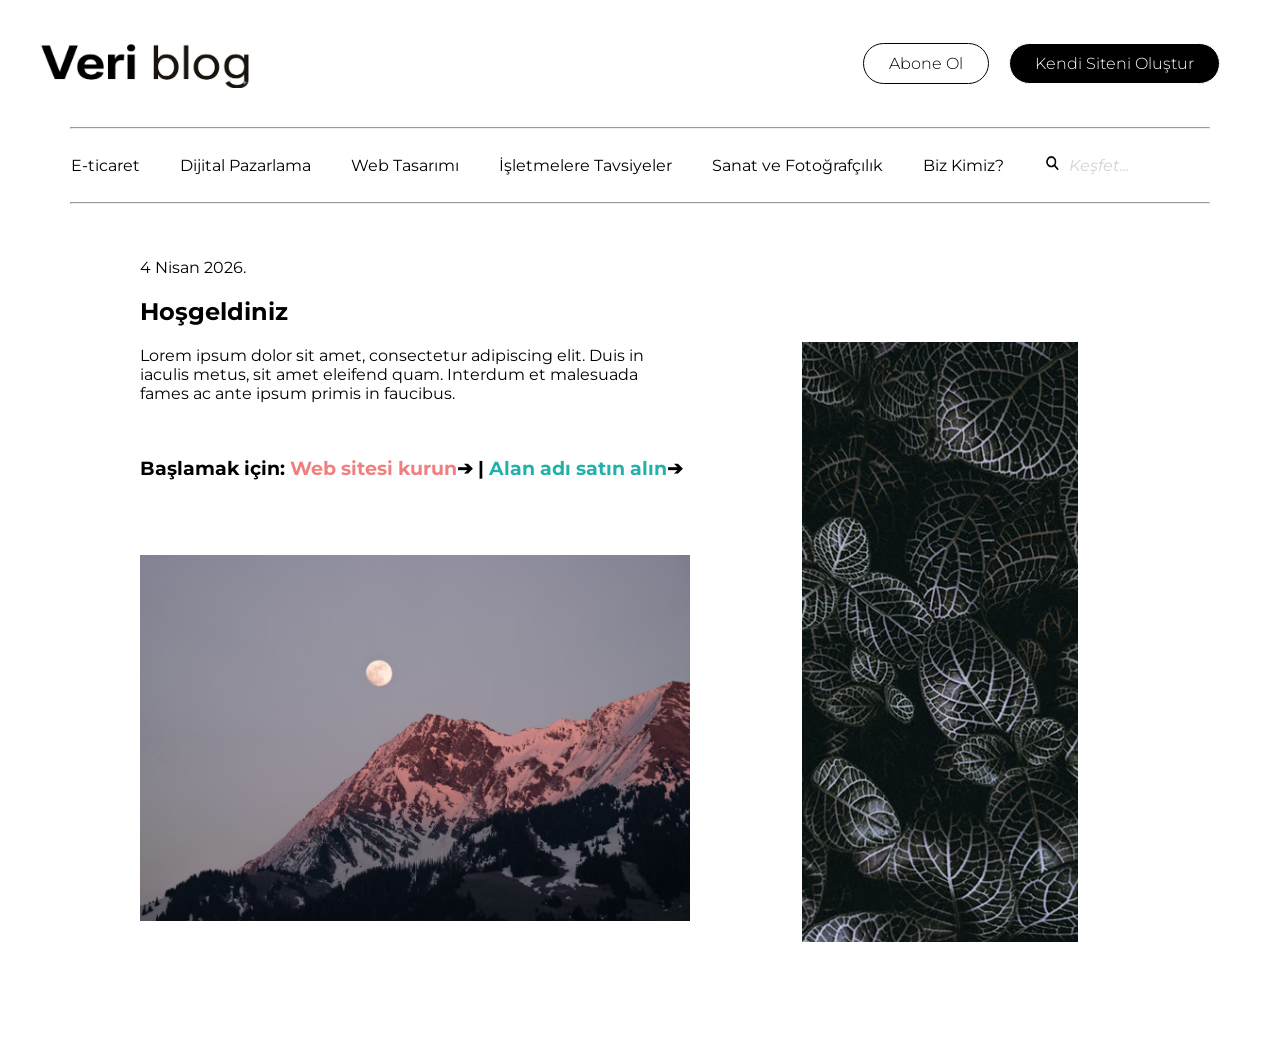
==== index.html @ 17100f53 "Add files via upload" ====
<!DOCTYPE html>
<html lang="tr">
<head>
    <meta charset="UTF-8">
    <meta name="viewport" content="width=device-width, initial-scale=1.0">
    <title>Anasayfa</title>
    <link rel="stylesheet" href="style.css">
    <link rel="preconnect" href="https://fonts.googleapis.com">
<link rel="preconnect" href="https://fonts.gstatic.com" crossorigin>
<link href="https://fonts.googleapis.com/css2?family=Montserrat:ital,wght@0,100..900;1,100..900&family=Roboto:ital,wght@0,100..900;1,100..900&display=swap" rel="stylesheet">                                               
<body>
    <header id="baslik">    
        <a href="index.html"><img class="logo" src="img/logo.jpg" alt="logo"></a> 
        <div class="linkcontainer">
        <a href="#" class="abone abone-ol" >Abone Ol</a>
        <a href="https://code.visualstudio.com/" target="_blank" rel="noopener noreferrer" class="help help-ol">Kendi Siteni Oluştur</a>
        </div>
    </header>
    <nav class="menu">
        <hr>
        <ul>
            <li><a href="eticaret.html">E-ticaret</a></li> 
            <li><a href="dijitalpazarlama.html">Dijital Pazarlama</a></li> 
            <li><a href="webtasarimi.html">Web Tasarımı</a></li> 
            <li><a href="tavsiyeler.html">İşletmelere Tavsiyeler</a></li> 
            <li><a href="sanatvefotograf.html">Sanat ve Fotoğrafçılık</a></li> 
            <li><a href="bizkimiz.html">Biz Kimiz?</a></li> 
            <li>
                <label for="arainput">
                <img src="img/searchicon.png" alt="" class="searchicon" style="cursor: pointer;">
                 </label>
                <input type="search" id="arainput" name="search" class="ara" placeholder="Keşfet...">
            </li>
        </ul>
     <hr>
    </nav>

    <main class="container">
    <article class="anasayfa">
        
        <p class="tarih">4 Nisan 2026.</p>
          <h1>Hoşgeldiniz
          </h1>
          <p>Lorem ipsum dolor sit amet, consectetur adipiscing elit. Duis in iaculis metus, sit amet eleifend quam. Interdum et malesuada fames ac ante ipsum primis in faucibus.</p>
         <br>
        <h3>Başlamak için: <a href="https://code.visualstudio.com/" target="_blank" rel="noopener noreferrer" class="weblink">Web sitesi kurun</a>➔ | 
                           <a href="https://www.cloudflare.com/" target="_blank" rel="noopener noreferrer" class="domainlink">Alan adı satın alın</a>➔</h3>
        <br>
        <img src="img/main.png" alt="" class="mainpng">
    </article>
    <aside class="yanmenu">
        <img class="yanmenupng" src="img/aside.png" alt="reklampng">
    </aside>
    </main>
    
    <footer>

    </footer>
    <script>
const searchInput = document.querySelector('.ara');
searchInput.addEventListener('focus', () => {
    searchInput.style.width = '200px';
    searchInput.style.transition = '0.4s';
    searchInput.style.borderBottom = '1px solid black';
});

searchInput.addEventListener('blur', () => {
    searchInput.style.width = '140px';
    searchInput.style.borderBottom = 'none';
});
    </script>
</body>
</html>
---- style.css ----
#baslik{
    display: flex;
    justify-content: space-between;
    align-items: center;
    padding: 15px 0; 
    max-width: 1200px; 
    margin: 0 auto; 
    flex-wrap: wrap;
}

.linkcontainer{
    display: flex;
    gap: 20px;
    padding: 20px;  
}
.abone{
  text-decoration: none;
  padding: 10px 25px;  
  font-family: "Montserrat";
  font-size: 16px;
  font-weight: 300;
  border-radius: 50px;   
  display: flex;
  align-items: center;
  transition: 0.3s; 
}

.abone-ol{
    color:black;
    border: 1px solid;
    text-decoration: none;
}

.help{
  text-decoration: none;
  padding: 10px 25px;  
  font-family: "montserrat";
  font-size: 16px;
  font-weight: 300;
  border-radius: 50px;   
  display: flex;
  align-items: center;
  transition: 0.3s;      
    
}
.help-ol{
   color: white;
  border: 1px solid white; 
  background-color: black;
}
.logo{
    display: flex;
    width: 210px;
    justify-content: flex-start;

}
.mainpng{
    display: block;
    width: 100%;
    height: auto; 
    max-width: 600px;
    margin-top: 38px;
}





nav ul{
    
    font-family: "Montserrat";
    display: flex;                                                      
    list-style: none;                                                       
    text-align: center;
    justify-content: center;
    padding: 15px;             
    margin: 0 auto;
    gap: 40px;
    flex-wrap: wrap;

}

nav ul li {
    display: flex;
    align-items: center;
}

nav ul a{
    display: flex;
    text-decoration: none;
    color: black;
}   
nav hr{
    width: 90%;            
}

.ara{
    border: none;             
    outline: none;           
    font-family: "Montserrat";
    font-size: 16px;
    padding: 4px 0;
    background: transparent;  
    width: 140px;             
}
.searchicon{
    width: 17px; 
    height: 17px;
    margin-right: 8px; 
}

.ara::placeholder {
    color: #d3d3d3;
    font-style: italic;
}   

.container {
    font-family: "Montserrat";
    flex-wrap: wrap;
    display: flex;
    justify-content: center;    
     text-align: center;
    max-width: 1000px;  
    margin: 0 auto;    
    gap: 50px;         
    padding: 30px;
}

.anasayfa {
    flex: 2;
    text-align: left;   
    text-decoration: none;        
}


.yanmenu {
    flex: 1;           
    min-width: 300px;  
    height: fit-content;     
    padding: 30px 50px;
    
}
.yanmenupng
{
    padding: 15% 0;
    height: auto; 
    margin-top: 25px;
}

.tarih{
    text-align: left;
}

.weblink{
    text-decoration: none;
    color: lightcoral;
}

.domainlink{
    text-decoration: none;
    color: lightseagreen;
}



.biznetitle {
    font-size: 24px;
    font-weight: bold;
    margin-bottom: 30px;
}

.icerik {
    display: flex;
    flex-direction: column; 
    gap: 25px; 
}

.item {
    display: flex;
    align-items: flex-start;
    gap: 15px;
}

.icon-kutu {
    font-size: 24px;
    min-width: 40px; 
    padding-top: 2px;
}

.text-kutu h3 {
    font-size: 18px;
    font-weight: 600;
    margin: 0 0 5px 0; 
    color: #111;
}

.text-kutu p {
    font-size: 15px;
    line-height: 1.6;
    color: #555;
    margin: 0;
}


.item:hover .text-box h3 {
    color: #007bff; 
    transition: 0.3s;
}

.yanmenubiz {
    display: flex;
    flex-wrap: wrap; 
    gap: 30px;
    justify-content: center;
    align-items: center; 
}

.biznecontainer {
    flex: 1 1 450px; 
    order: 1; 
}

.rehberpng {
    display: block;
    width: 100%;         
    max-width: 530px;      
    height: auto;                            
    border-radius: 10px;
    margin-bottom:20px;
}

.yanmenuart{
    flex: 1 1 240px;
    display: flex;
    flex-wrap: wrap; 
    gap: 30px;
    justify-content: center;
    align-items: center; 
    
}

.artpng{
    display: block;
    width: 100%;         
    max-width: 430px;      
    height: auto;          
    border-radius: 10px;
    margin-top: 80px; 
}
.artpng2{
    display: block;
    width: 100%;         
    max-width: 430px;      
    height: auto;          
    border-radius: 10px;   
}
.yanmenuweb{
    flex: 1 1 240px;
    display: flex;
    flex-wrap: wrap; 
    gap: 30px;
    justify-content: center;
    align-items: center; 
}
.webdesignpng{
    display: block;
    width: 100%;         
    max-width: 400px;      
    height: auto;          
    border-radius: 10px;
    margin-top: 0;
}
.yanmenuticaret{
    display: flex;
    flex-direction: column; 
    flex: 1 1 300px;        
    gap: 30px;              
    justify-content: flex-start;
    align-items: center;
    margin-top: 80px;
    
}
.eticaretpng{
   display: block;
    width: 100%;         
    max-width: 430px;      
    height: auto;          
    border-radius: 10px;
  
}
.yanmenutavsiye{
    flex: 1 1 240px;
    display: flex;
    flex-wrap: wrap; 
    gap: 30px;
    align-items: flex-start; 
    justify-content: center;
}
.st1{
 display: block;
    width: 100%;         
    max-width: 550px;      
    height: auto;          
    border-radius: 10px;
    margin-top: 20px
}
.st2{
 display: block;
    width: 100%;         
    max-width: 550px;      
    height: auto;          
    border-radius: 10px;
    margin-top: 20px
}
.yanmenudijital{
    
    display: flex;
    flex-direction: column; 
    flex: 1 1 300px;        
    gap: 30px;              
    justify-content: center;
    align-items: center;
}
.marketingpng{      
   display: block;
    width: 100%;         
    max-width: 430px;      
    height: auto;          
    border-radius: 10px;
}
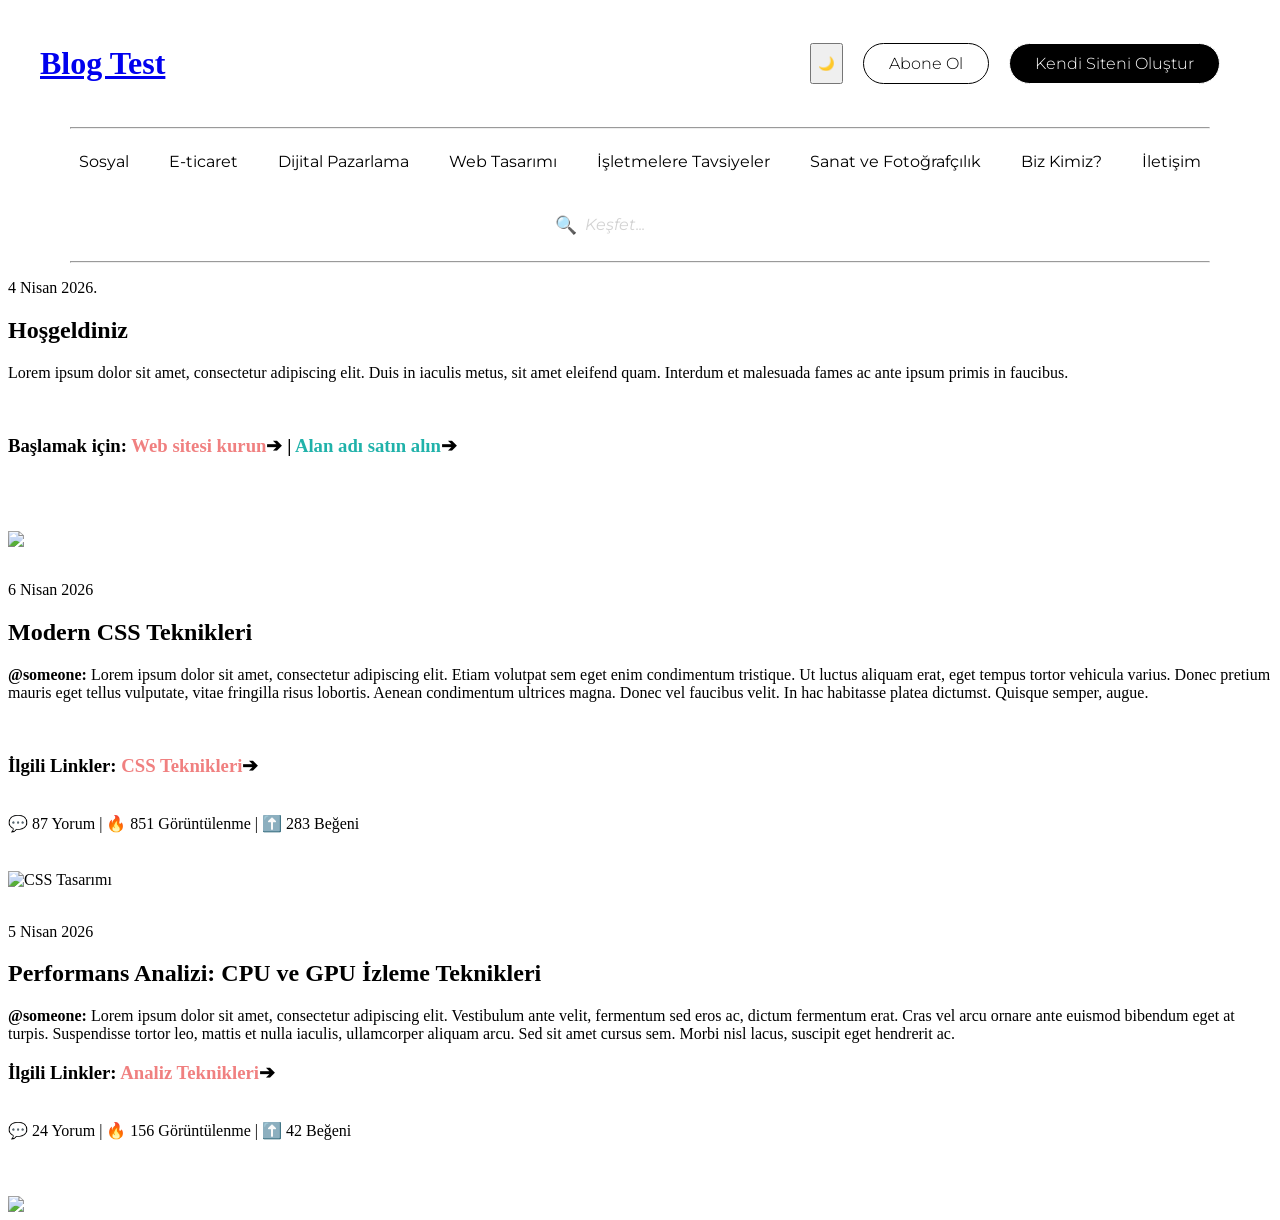
==== commit a82319c1: "update" ====
--- a/index.html
+++ b/index.html
@@ -10,8 +10,9 @@
 <link href="https://fonts.googleapis.com/css2?family=Montserrat:ital,wght@0,100..900;1,100..900&family=Roboto:ital,wght@0,100..900;1,100..900&display=swap" rel="stylesheet">                                               
 <body>
     <header id="baslik">    
-        <a href="index.html"><img class="logo" src="img/logo.jpg" alt="logo"></a> 
+          <a href="index.html" class="logo-link"><h1>Blog Test</h1></a>
         <div class="linkcontainer">
+        <button id="dark-mode-btn" class="darkmodebt" onclick="darkMode()">🌙</button>
         <a href="#" class="abone abone-ol" >Abone Ol</a>
         <a href="https://code.visualstudio.com/" target="_blank" rel="noopener noreferrer" class="help help-ol">Kendi Siteni Oluştur</a>
         </div>
@@ -19,25 +20,26 @@
     <nav class="menu">
         <hr>
         <ul>
+            <li><a href="index.html">Sosyal</a></li> 
             <li><a href="eticaret.html">E-ticaret</a></li> 
             <li><a href="dijitalpazarlama.html">Dijital Pazarlama</a></li> 
             <li><a href="webtasarimi.html">Web Tasarımı</a></li> 
             <li><a href="tavsiyeler.html">İşletmelere Tavsiyeler</a></li> 
             <li><a href="sanatvefotograf.html">Sanat ve Fotoğrafçılık</a></li> 
             <li><a href="bizkimiz.html">Biz Kimiz?</a></li> 
+            <li><a href="contact.html">İletişim</a></li>
             <li>
                 <label for="arainput">
-                <img src="img/searchicon.png" alt="" class="searchicon" style="cursor: pointer;">
+                <span style="cursor: pointer; font-size: 1.1rem; margin-right: 8px;">🔍</span>
                  </label>
                 <input type="search" id="arainput" name="search" class="ara" placeholder="Keşfet...">
             </li>
         </ul>
      <hr>
     </nav>
-
-    <main class="container">
-    <article class="anasayfa">
-        
+    <main class="mainContainer">
+    <article class="menu">
+        <div class="kutu">
         <p class="tarih">4 Nisan 2026.</p>
           <h1>Hoşgeldiniz
           </h1>
@@ -46,28 +48,92 @@
         <h3>Başlamak için: <a href="https://code.visualstudio.com/" target="_blank" rel="noopener noreferrer" class="weblink">Web sitesi kurun</a>➔ | 
                            <a href="https://www.cloudflare.com/" target="_blank" rel="noopener noreferrer" class="domainlink">Alan adı satın alın</a>➔</h3>
         <br>
-        <img src="img/main.png" alt="" class="mainpng">
+        <img src=".img/main.png" class="mainpng">
+        </div>
+        <br>
+
+       <div class="kutu">
+    <p class="tarih">6 Nisan 2026</p>
+    <h1>Modern CSS Teknikleri</h1>
+    <p>
+        <strong>@someone:</strong> Lorem ipsum dolor sit amet, consectetur adipiscing elit. Etiam volutpat sem eget enim condimentum tristique. Ut luctus aliquam erat, eget tempus tortor vehicula varius. Donec pretium mauris eget tellus vulputate, vitae fringilla risus lobortis. Aenean condimentum ultrices magna. Donec vel faucibus velit. In hac habitasse platea dictumst. Quisque semper, augue.
+    </p>
+    <br>
+    <h3>İlgili Linkler: <a href="#" class="weblink">CSS Teknikleri</a>➔</h3>
+    <br>
+     <div class="">
+        <span>💬 87 Yorum</span> | <span>🔥 851 Görüntülenme</span> | <span>⬆️ 283 Beğeni</span>
+    </div>
+    <img src="https://images.unsplash.com/photo-1523437113738-bbd3cc89fb19" class="mainpng" alt="CSS Tasarımı">
+</div>
+
+        <br>
+        <div class="kutu">
+    <p class="tarih">5 Nisan 2026</p>
+    <h1>Performans Analizi: CPU ve GPU İzleme Teknikleri</h1>
+    <p>
+        <strong>@someone:</strong> Lorem ipsum dolor sit amet, consectetur adipiscing elit. Vestibulum ante velit, fermentum sed eros ac, dictum fermentum erat. Cras vel arcu ornare ante euismod bibendum eget at turpis. Suspendisse tortor leo, mattis et nulla iaculis, ullamcorper aliquam arcu. Sed sit amet cursus sem. Morbi nisl lacus, suscipit eget hendrerit ac.
+    </p>
+    <h3>İlgili Linkler: <a href="#" class="weblink">Analiz Teknikleri</a>➔</h3>
+    <br>
+    <div class="">
+        <span>💬 24 Yorum</span> | <span>🔥 156 Görüntülenme</span> | <span>⬆️ 42 Beğeni</span>
+    </div>
+    <br>
+    <img src="https://images.unsplash.com/photo-1550751827-4bd374c3f58b" class="mainpng">
+</div>
     </article>
-    <aside class="yanmenu">
-        <img class="yanmenupng" src="img/aside.png" alt="reklampng">
+    <aside>
+        
     </aside>
     </main>
     
     <footer>
-
+<button id="up">Başa Dön</button>
     </footer>
     <script>
+// keşfet 
 const searchInput = document.querySelector('.ara');
 searchInput.addEventListener('focus', () => {
     searchInput.style.width = '200px';
     searchInput.style.transition = '0.4s';
-    searchInput.style.borderBottom = '1px solid black';
+    searchInput.style.borderBottom = '1px solid';
 });
 
 searchInput.addEventListener('blur', () => {
     searchInput.style.width = '140px';
     searchInput.style.borderBottom = 'none';
 });
+
+// başa dön buttonu
+const btn = document.getElementById("up");
+
+window.onscroll = () => {
+  const isBottom = (window.innerHeight + window.scrollY)    
+   >= document.body.offsetHeight - 10;
+  btn.style.display = isBottom ? "block" : "none";
+};
+
+btn.onclick = () => window.scrollTo(0, 0);
+
+//darkmode
+const currentMode = localStorage.getItem("dark");
+const btnIcon = document.getElementById("dark-mode-btn");
+
+if (currentMode === "1") {
+    document.body.classList.add("dark-mode");
+    if(btnIcon) btnIcon.textContent = "☀️"; 
+}
+
+function darkMode() {
+    const isDark = document.body.classList.toggle("dark-mode");
+    localStorage.setItem("dark", isDark ? "1" : "0");
+    
+   
+    if(btnIcon) {
+        btnIcon.textContent = isDark ? "☀️" : "🌙";
+    }
+}
     </script>
 </body>
-</html>+</html>
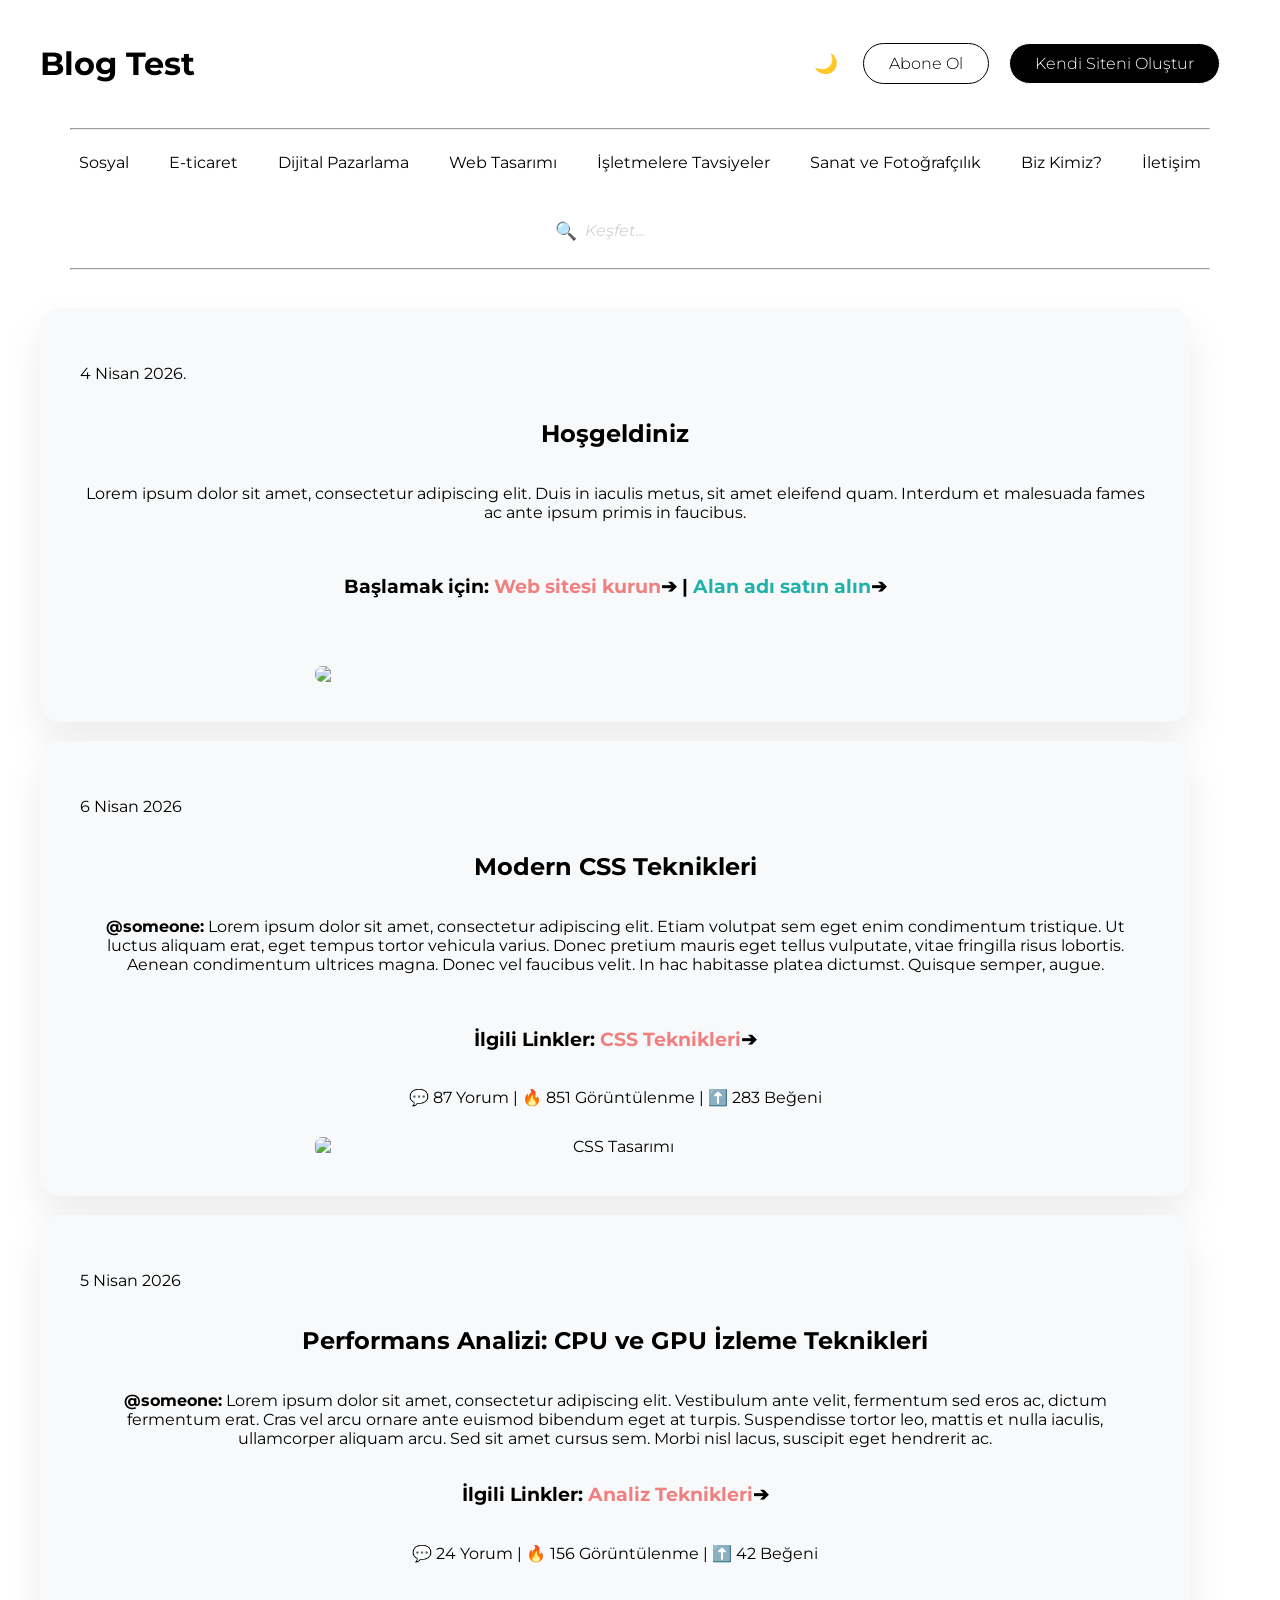
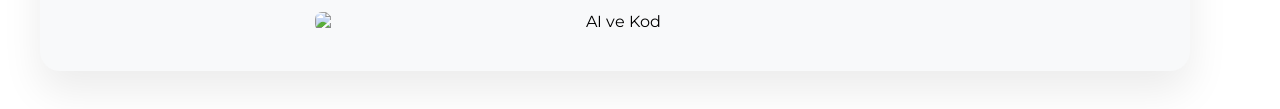
==== commit 6742cc44: "Add files via upload" ====
--- a/index.html
+++ b/index.html
@@ -48,7 +48,7 @@
         <h3>Başlamak için: <a href="https://code.visualstudio.com/" target="_blank" rel="noopener noreferrer" class="weblink">Web sitesi kurun</a>➔ | 
                            <a href="https://www.cloudflare.com/" target="_blank" rel="noopener noreferrer" class="domainlink">Alan adı satın alın</a>➔</h3>
         <br>
-        <img src=".img/main.png" class="mainpng">
+        <img src="main.png" class="mainpng">
         </div>
         <br>
 
@@ -80,7 +80,7 @@
         <span>💬 24 Yorum</span> | <span>🔥 156 Görüntülenme</span> | <span>⬆️ 42 Beğeni</span>
     </div>
     <br>
-    <img src="https://images.unsplash.com/photo-1550751827-4bd374c3f58b" class="mainpng">
+    <img src="https://images.unsplash.com/photo-1550751827-4bd374c3f58b" class="mainpng" alt="AI ve Kod">
 </div>
     </article>
     <aside>
@@ -136,4 +136,4 @@
 }
     </script>
 </body>
-</html>
+</html>
--- a/style.css
+++ b/style.css
@@ -1,6 +1,11 @@
-
-
-#baslik{
+/* HEADER */
+.logo-link {
+    text-decoration: none;
+    color: black;
+}
+
+#baslik {
+    font-family: "Montserrat";
     display: flex;
     justify-content: space-between;
     align-items: center;
@@ -9,77 +14,168 @@
     margin: 0 auto; 
     flex-wrap: wrap;
 }
-
-.linkcontainer{
+/* KOYU MODE */
+
+body.dark-mode {        
+    background-color: #1a1a1a;
+    color: #f1f1f1;
+}
+
+.dark-mode .logo-link {
+    color: white;
+}
+
+.dark-mode #baslik a, 
+.dark-mode nav ul a, 
+.dark-mode .tarih {
+    color: #f1f1f1;
+}
+
+
+.dark-mode nav hr {
+    border-color: #333;
+}
+
+
+.dark-mode .ara {
+    color: white;
+}
+.dark-mode .ara::placeholder {
+    color: #666;
+}
+
+
+.dark-mode .abone-ol {
+    color: #f1f1f1;
+    border-color: #f1f1f1;
+    background-color: transparent; 
+}
+
+
+.dark-mode .help-ol {
+    background-color: #f1f1f1 !important; 
+    color: #1a1a1a !important;            
+    border-color: #f1f1f1;
+}
+
+
+
+.dark-mode #up {
+    background-color: #f1f1f1;
+    color: #111;
+}
+
+
+.darkmodebt {
+    background: transparent;
+    border: none;
+    cursor: pointer;
+    font-size: 1.2rem;
+    padding: 5px;
+    margin-left: 10px;
+}
+
+.dark-mode .biznetitle {
+    color: #f1f1f1;
+}
+
+.dark-mode .text-kutu h3 {
+    color: #ffffff; 
+}
+
+.dark-mode .text-kutu p {
+    color: #d3d3d3; 
+}
+
+.dark-mode .iletisim p {
+    color: #f1f1f1;
+}
+
+.dark-mode .ara:focus {
+    border-bottom: 1px solid white;
+}
+
+.dark-mode .side {
+    background-color: #222; 
+    color: white;
+}
+.dark-mode nav ul li a::after {
+    background-color: #f1f1f1;
+}
+.linkcontainer {
     display: flex;
     gap: 20px;
     padding: 20px;  
 }
-.abone{
-  text-decoration: none;
-  padding: 10px 25px;  
-  font-family: "Montserrat";
-  font-size: 16px;
-  font-weight: 300;
-  border-radius: 50px;   
-  display: flex;
-  align-items: center;
-  transition: 0.3s; 
-}
-
-.abone-ol{
-    color:black;
+
+/* ABONE BUTONU */
+.abone {
+    text-decoration: none;
+    padding: 10px 25px;  
+    font-family: "Montserrat";
+    font-size: 16px;
+    font-weight: 300;
+    border-radius: 50px;   
+    display: flex;
+    align-items: center;
+    transition: 0.3s; 
+}
+
+.abone-ol {
+    color: black;
     border: 1px solid;
     text-decoration: none;
 }
 
-.help{
-  text-decoration: none;
-  padding: 10px 25px;  
-  font-family: "montserrat";
-  font-size: 16px;
-  font-weight: 300;
-  border-radius: 50px;   
-  display: flex;
-  align-items: center;
-  transition: 0.3s;      
-    
-}
-.help-ol{
-   color: white;
-  border: 1px solid white; 
-  background-color: black;
-}
-.logo{
+/* HELP BUTONU */
+.help {
+    text-decoration: none;
+    padding: 10px 25px;  
+    font-family: "montserrat";
+    font-size: 16px;
+    font-weight: 300;
+    border-radius: 50px;   
+    display: flex;
+    align-items: center;
+    transition: 0.3s;      
+}
+
+.help-ol {
+    color: white;
+    border: 1px solid white; 
+    background-color: black;
+}
+
+/* LOGO */
+.logo {
     display: flex;
     width: 210px;
     justify-content: flex-start;
-
-}
-.mainpng{
+}
+
+.mainpng {
     display: block;
     width: 100%;
     height: auto; 
     max-width: 600px;
-    margin-top: 38px;
-}
-
-
-
-
-
-nav ul{
-    
+    margin-top: 30px;
+    margin-left: auto;
+    margin-right: auto;
+    border-radius: 7px;
+}
+
+/*  NAV  */
+
+nav ul {
     font-family: "Montserrat";
-    display: flex;                                                      
-    list-style: none;                                                       
+    display: flex;                                                                         
+    list-style: none;                                                                      
     text-align: center;
     justify-content: center;
     padding: 15px;             
     margin: 0 auto;
     gap: 40px;
     flex-wrap: wrap;
-
 }
 
 nav ul li {
@@ -87,25 +183,53 @@
     align-items: center;
 }
 
-nav ul a{
+nav ul a {
     display: flex;
     text-decoration: none;
     color: black;
 }   
-nav hr{
+
+nav hr {
     width: 90%;            
 }
 
-.ara{
+nav ul li a {
+    position: relative;
+    padding-bottom: 5px;
+    transition: color 0.3s ease;
+}
+
+nav ul li a::after {
+    content: '';
+    position: absolute;
+    width: 0;
+    height: 2px;
+    bottom: 0;
+    left: 0;
+    background-color: lightcoral; 
+    transition: width 0.3s ease;
+}
+
+nav ul li a:hover::after {
+    width: 100%;
+}
+
+
+
+/* ARAMA KUTUSU  */
+.ara {
     border: none;             
     outline: none;           
     font-family: "Montserrat";
     font-size: 16px;
     padding: 4px 0;
     background: transparent;  
-    width: 140px;             
-}
-.searchicon{
+    width: 140px;       
+    border-bottom: 1px solid transparent; 
+    transition: width 0.4s, border-bottom 0.4s;      
+}
+
+.searchicon {
     width: 17px; 
     height: 17px;
     margin-right: 8px; 
@@ -116,12 +240,34 @@
     font-style: italic;
 }   
 
+
+.ara:focus {
+    border-bottom: 1px solid black;
+}
+
+
+
+
+/* CONTAİNER */
+ .mainContainer{
+    font-family: "Montserrat";
+    flex-wrap: wrap;
+    display: flex;
+    justify-content: center;    
+    text-align: center;
+    max-width: 1200px;  
+    margin: 0 auto;    
+    gap: 50px;         
+    padding: 30px;
+    
+    }
+
 .container {
     font-family: "Montserrat";
     flex-wrap: wrap;
     display: flex;
     justify-content: center;    
-     text-align: center;
+    text-align: center;
     max-width: 1000px;  
     margin: 0 auto;    
     gap: 50px;         
@@ -129,84 +275,179 @@
 }
 
 .anasayfa {
-    flex: 2;
+    flex: 3;
     text-align: left;   
     text-decoration: none;        
 }
-
-
+  .side{
+        display: flex;
+        flex-direction: column;
+        flex: 0.5;
+        min-width: 100px;      
+        padding: 30px 50px;
+        border-radius: 20px;
+        box-shadow: 0px 20px 40px 20px rgba(0, 0, 0, 0.08);
+        transition: all 0.3s ease;  
+        border: 1px solid rgba(0,0,0,0.02);
+        align-items: flex-start; 
+    }
+.menu{
+        display: flex;
+        flex: 3;
+        justify-content: left;
+        flex-wrap: wrap;
+        padding-right: 0px;
+        justify-content: center;
+        
+    }
+
+
+
+/* LİNKLER */
+.tarih {
+    text-align: left;
+}
+
+.weblink {
+    text-decoration: none;
+    color: lightcoral;
+}
+
+.domainlink {
+    text-decoration: none;
+    color: lightseagreen;
+}
+
+/* YAN MENÜ */
+.biznetitle {
+    font-size: 24px;
+    font-weight: bold;
+    margin-bottom: 30px;
+}
+
+.icerik {
+    display: flex;
+    flex-direction: column; 
+    gap: 25px; 
+}
+
+.item {
+    display: flex;
+    align-items: flex-start;
+    gap: 15px;
+}
+
+.icon-kutu {
+    font-size: 24px;
+    min-width: 40px; 
+    padding-top: 2px;
+}
+
+.text-kutu h3 {
+    font-size: 18px;
+    font-weight: 600;
+    margin: 0 0 5px 0; 
+    color: #111;
+}
+
+.text-kutu p {
+    font-size: 15px;
+    line-height: 1.6;
+    color: #555;
+    margin: 0;
+}
+
+/* GÖRSELLER */
+.yanmenupng {
+    padding: 1% 0;
+    height: auto; 
+    margin-top: 25px;
+}
+
+.rehberpng {
+    display: block;
+    width: 100%;         
+    max-width: 530px;      
+    height: auto;                                            
+    border-radius: 10px;
+    margin-bottom: 20px;
+}
+
+.artpng {
+    display: block;
+    width: 100%;         
+    max-width: 430px;      
+    height: auto;          
+    border-radius: 10px;
+    margin-top: 0px; 
+    margin-left: 50px;
+}
+
+.artpng2 {
+    display: block;
+    width: 100%;         
+    max-width: 430px;      
+    height: auto;          
+    border-radius: 10px;   
+    margin-left: 50px;
+}
+
+.webdesignpng{
+    display: block;
+    width: 100%;         
+    max-width: 400px;      
+    height: auto;          
+    border-radius: 10px;
+    margin-top: 0;
+}
+
+.eticaretpng {
+    display: block;
+    width: 100%;         
+    max-width: 430px;      
+    height: auto;          
+    border-radius: 10px;
+}
+.eticaretpng2{
+    display: block;
+    width: 100%;         
+    max-width: 430px;                
+    border-radius: 10px;
+    height:  540px;
+}
+
+                                                
+.st1 {
+    display: block;
+    width: 400px;         
+    max-width: 550px;      
+    height: auto;          
+    border-radius: 10px;
+    margin-top: 50px;
+    
+}
+.st2 {
+    display: block;
+    width: 100%;         
+    max-width: 550px;      
+    height: auto;          
+    border-radius: 10px;
+    margin-top: 100px
+}
+.marketingpng {      
+    display: block;
+    width: 100%;         
+    max-width: 430px;      
+    height: auto;          
+    border-radius: 10px;
+}
+
+/* YAN MENU CONTAİNER */
 .yanmenu {
     flex: 1;           
     min-width: 300px;  
     height: fit-content;     
     padding: 30px 50px;
-    
-}
-.yanmenupng
-{
-    padding: 15% 0;
-    height: auto; 
-    margin-top: 25px;
-}
-
-.tarih{
-    text-align: left;
-}
-
-.weblink{
-    text-decoration: none;
-    color: lightcoral;
-}
-
-.domainlink{
-    text-decoration: none;
-    color: lightseagreen;
-}
-
-
-
-.biznetitle {
-    font-size: 24px;
-    font-weight: bold;
-    margin-bottom: 30px;
-}
-
-.icerik {
-    display: flex;
-    flex-direction: column; 
-    gap: 25px; 
-}
-
-.item {
-    display: flex;
-    align-items: flex-start;
-    gap: 15px;
-}
-
-.icon-kutu {
-    font-size: 24px;
-    min-width: 40px; 
-    padding-top: 2px;
-}
-
-.text-kutu h3 {
-    font-size: 18px;
-    font-weight: 600;
-    margin: 0 0 5px 0; 
-    color: #111;
-}
-
-.text-kutu p {
-    font-size: 15px;
-    line-height: 1.6;
-    color: #555;
-    margin: 0;
-}
-
-
-.item:hover .text-box h3 {
-    color: #007bff; 
-    transition: 0.3s;
 }
 
 .yanmenubiz {
@@ -222,41 +463,16 @@
     order: 1; 
 }
 
-.rehberpng {
-    display: block;
-    width: 100%;         
-    max-width: 530px;      
-    height: auto;                            
-    border-radius: 10px;
-    margin-bottom:20px;
-}
-
-.yanmenuart{
+.yanmenuart {
     flex: 1 1 240px;
     display: flex;
     flex-wrap: wrap; 
     gap: 30px;
     justify-content: center;
     align-items: center; 
-    
-}
-
-.artpng{
-    display: block;
-    width: 100%;         
-    max-width: 430px;      
-    height: auto;          
-    border-radius: 10px;
-    margin-top: 80px; 
-}
-.artpng2{
-    display: block;
-    width: 100%;         
-    max-width: 430px;      
-    height: auto;          
-    border-radius: 10px;   
-}
-.yanmenuweb{
+}
+
+.yanmenuweb {
     flex: 1 1 240px;
     display: flex;
     flex-wrap: wrap; 
@@ -264,15 +480,8 @@
     justify-content: center;
     align-items: center; 
 }
-.webdesignpng{
-    display: block;
-    width: 100%;         
-    max-width: 400px;      
-    height: auto;          
-    border-radius: 10px;
-    margin-top: 0;
-}
-.yanmenuticaret{
+
+.yanmenuticaret {
     display: flex;
     flex-direction: column; 
     flex: 1 1 300px;        
@@ -280,42 +489,15 @@
     justify-content: flex-start;
     align-items: center;
     margin-top: 80px;
-    
-}
-.eticaretpng{
-   display: block;
-    width: 100%;         
-    max-width: 430px;      
-    height: auto;          
-    border-radius: 10px;
-  
-}
-.yanmenutavsiye{
-    flex: 1 1 240px;
-    display: flex;
-    flex-wrap: wrap; 
-    gap: 30px;
-    align-items: flex-start; 
-    justify-content: center;
-}
-.st1{
- display: block;
-    width: 100%;         
-    max-width: 550px;      
-    height: auto;          
-    border-radius: 10px;
-    margin-top: 20px
-}
-.st2{
- display: block;
-    width: 100%;         
-    max-width: 550px;      
-    height: auto;          
-    border-radius: 10px;
-    margin-top: 20px
-}
-.yanmenudijital{
-    
+}
+
+.yanmenutavsiye {
+    flex: 1;           
+    height: fit-content;     
+    padding: 30px 50px;
+}
+
+.yanmenudijital {
     display: flex;
     flex-direction: column; 
     flex: 1 1 300px;        
@@ -323,10 +505,114 @@
     justify-content: center;
     align-items: center;
 }
-.marketingpng{      
-   display: block;
-    width: 100%;         
-    max-width: 430px;      
-    height: auto;          
-    border-radius: 10px;
-}+#up{
+    display:none; 
+    position:fixed;
+    bottom:20px; 
+    right:20px;
+    padding: 15px;
+    font-family: "Montserrat";
+    border-radius: 20px;
+    background-color: black;
+    color: white;
+    
+}
+/*Yukarı Buttonu*/
+html { 
+    scroll-behavior: smooth;
+ }
+
+/* CONTACT */
+.contactmain {
+    display: flex;
+    justify-content: center; 
+    align-items: flex-start; 
+    width: 100%;
+}
+
+
+.box {
+    display: flex;
+    flex-direction: column; 
+    background: #f8f9fa;
+    border-radius: 20px;
+    padding: 40px;
+    width: 100%;
+    max-width: 1200px; 
+    box-shadow: 0 20px 40px rgba(0, 0, 0, 0.08);
+    transition: all 0.3s ease;
+}
+.kutu {
+    display: flex;
+    flex-direction: column; 
+    background: #f8f9fa;
+    border-radius: 20px;
+    padding: 40px;
+    width: 100%;
+    max-width: 1200px; 
+    box-shadow: 0 20px 40px rgba(0, 0, 0, 0.08);
+    transition: all 0.3s ease;
+}
+
+.sform input, .sform textarea {
+    width: 100%;
+    padding: 10px;
+    border: 1px solid #eee;
+    border-radius: 8px;
+    box-sizing: border-box; 
+    font-family: inherit;
+    resize: none;
+}
+.box:hover {
+        transform: translateY(-10px);
+        box-shadow: 0px 20px 40px rgba(0, 0, 0, 0.15);
+    }
+
+
+.sform {
+    display: flex;
+    flex-direction: column; 
+    gap: 15px; 
+    width: 100%;
+}
+
+
+.sform button {
+    align-self: flex-start; 
+    min-width: 120px;
+    background: #111;
+    color: white;
+    border: none;
+    padding: 12px 25px;
+    border-radius: 10px;
+    cursor: pointer;
+    font-weight: bold;
+    transition: 0.3s;
+}
+ .emoji {
+        font-size: 2rem;
+        display: block;
+        
+    }
+
+
+.dark-mode .box {
+    background-color: #222;
+    color: white;
+}
+.dark-mode .kutu {
+    background-color: #222;
+    color: white;
+}
+
+.dark-mode .sform input, 
+.dark-mode .sform textarea {
+    background: #111;
+    border: 1px solid #444;
+    color: white;
+}
+/*
+Siteye Eklenicekler
+
+
+*/
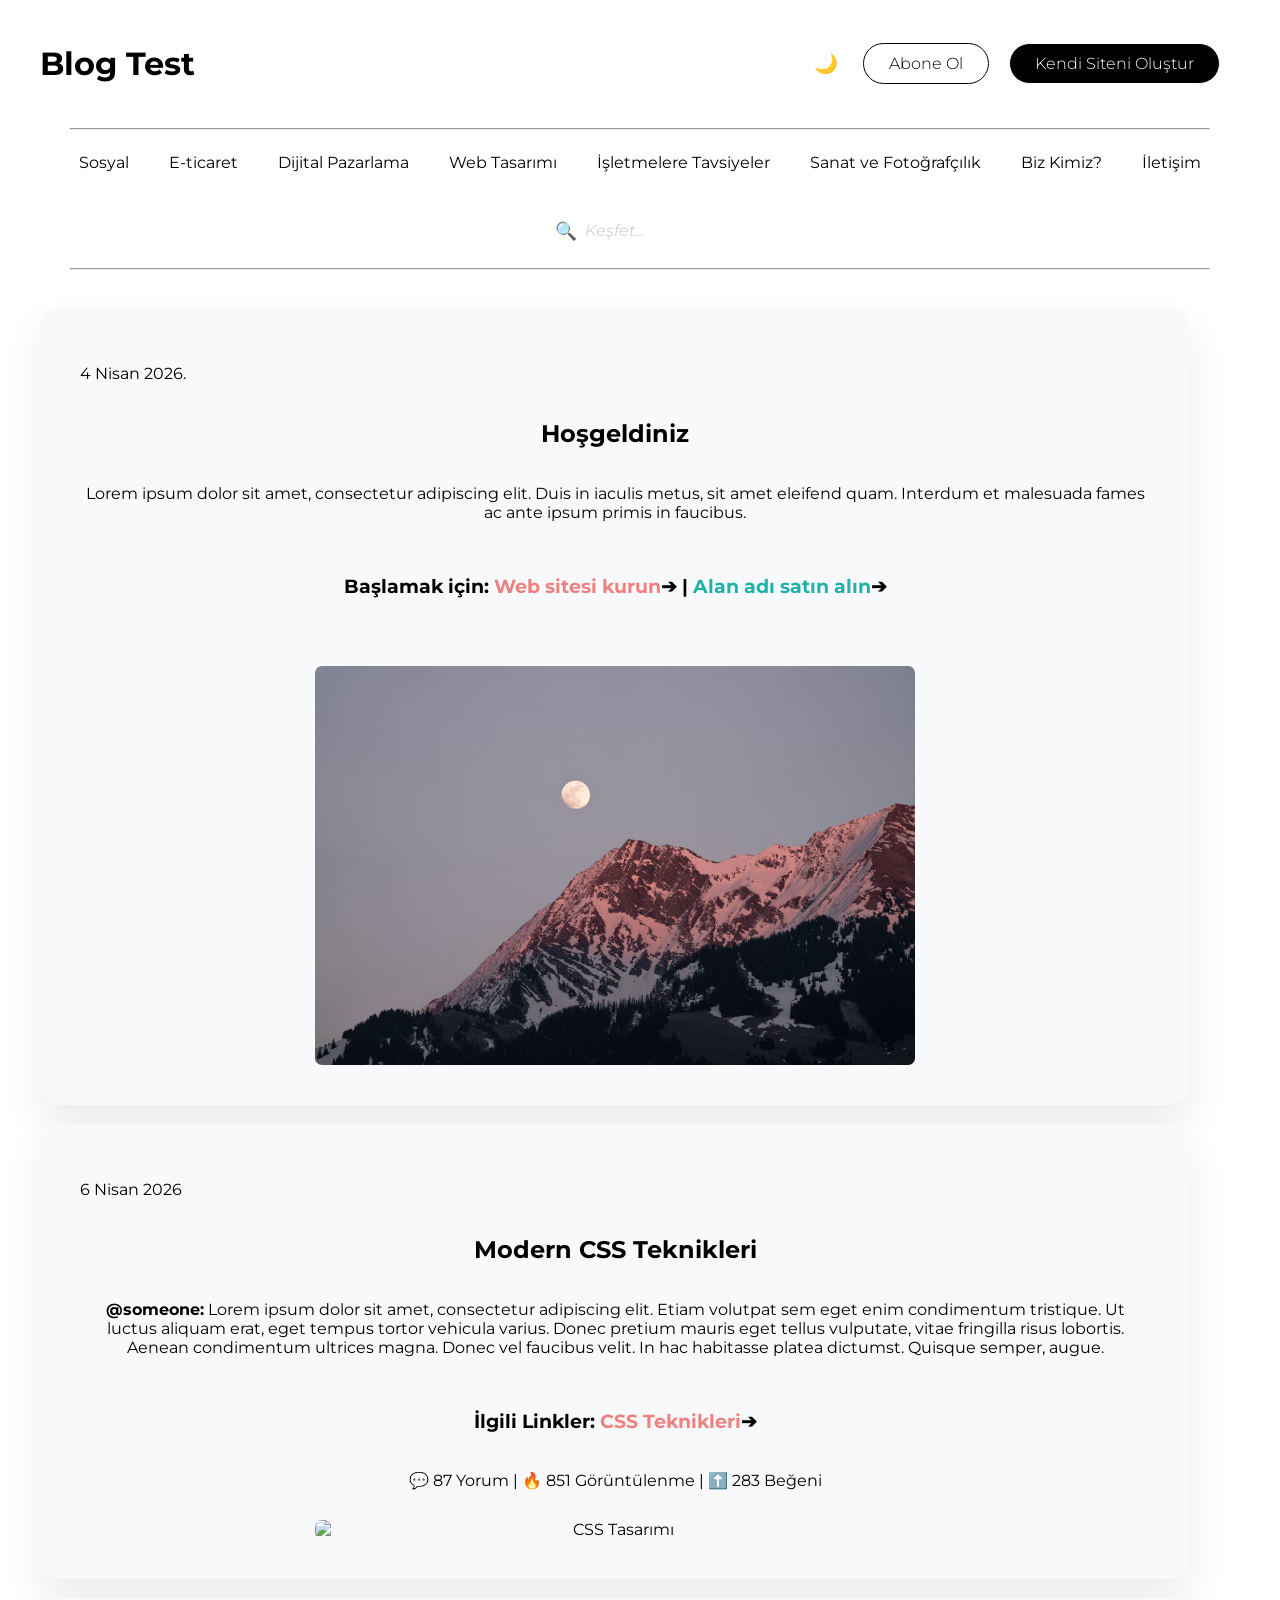
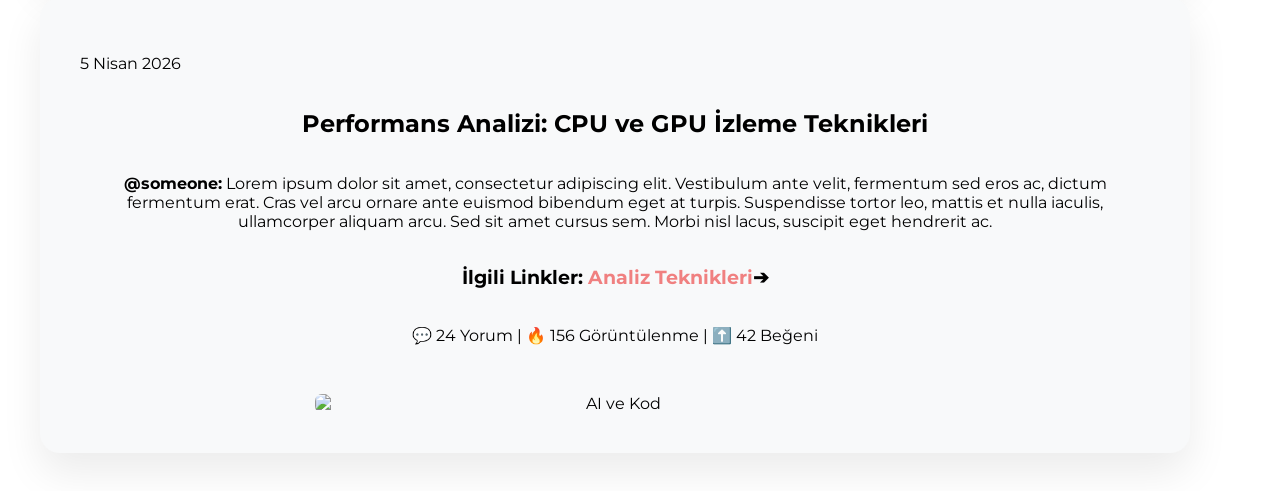
==== commit bc46ccf8: "Fix HTML encoding issues in index.html" ====
--- a/index.html
+++ b/index.html
@@ -48,7 +48,7 @@
         <h3>Başlamak için: <a href="https://code.visualstudio.com/" target="_blank" rel="noopener noreferrer" class="weblink">Web sitesi kurun</a>➔ | 
                            <a href="https://www.cloudflare.com/" target="_blank" rel="noopener noreferrer" class="domainlink">Alan adı satın alın</a>➔</h3>
         <br>
-        <img src="main.png" class="mainpng">
+        <img src="./img/main.png" class="mainpng">
         </div>
         <br>
 
@@ -136,4 +136,4 @@
 }
     </script>
 </body>
-</html>+</html>
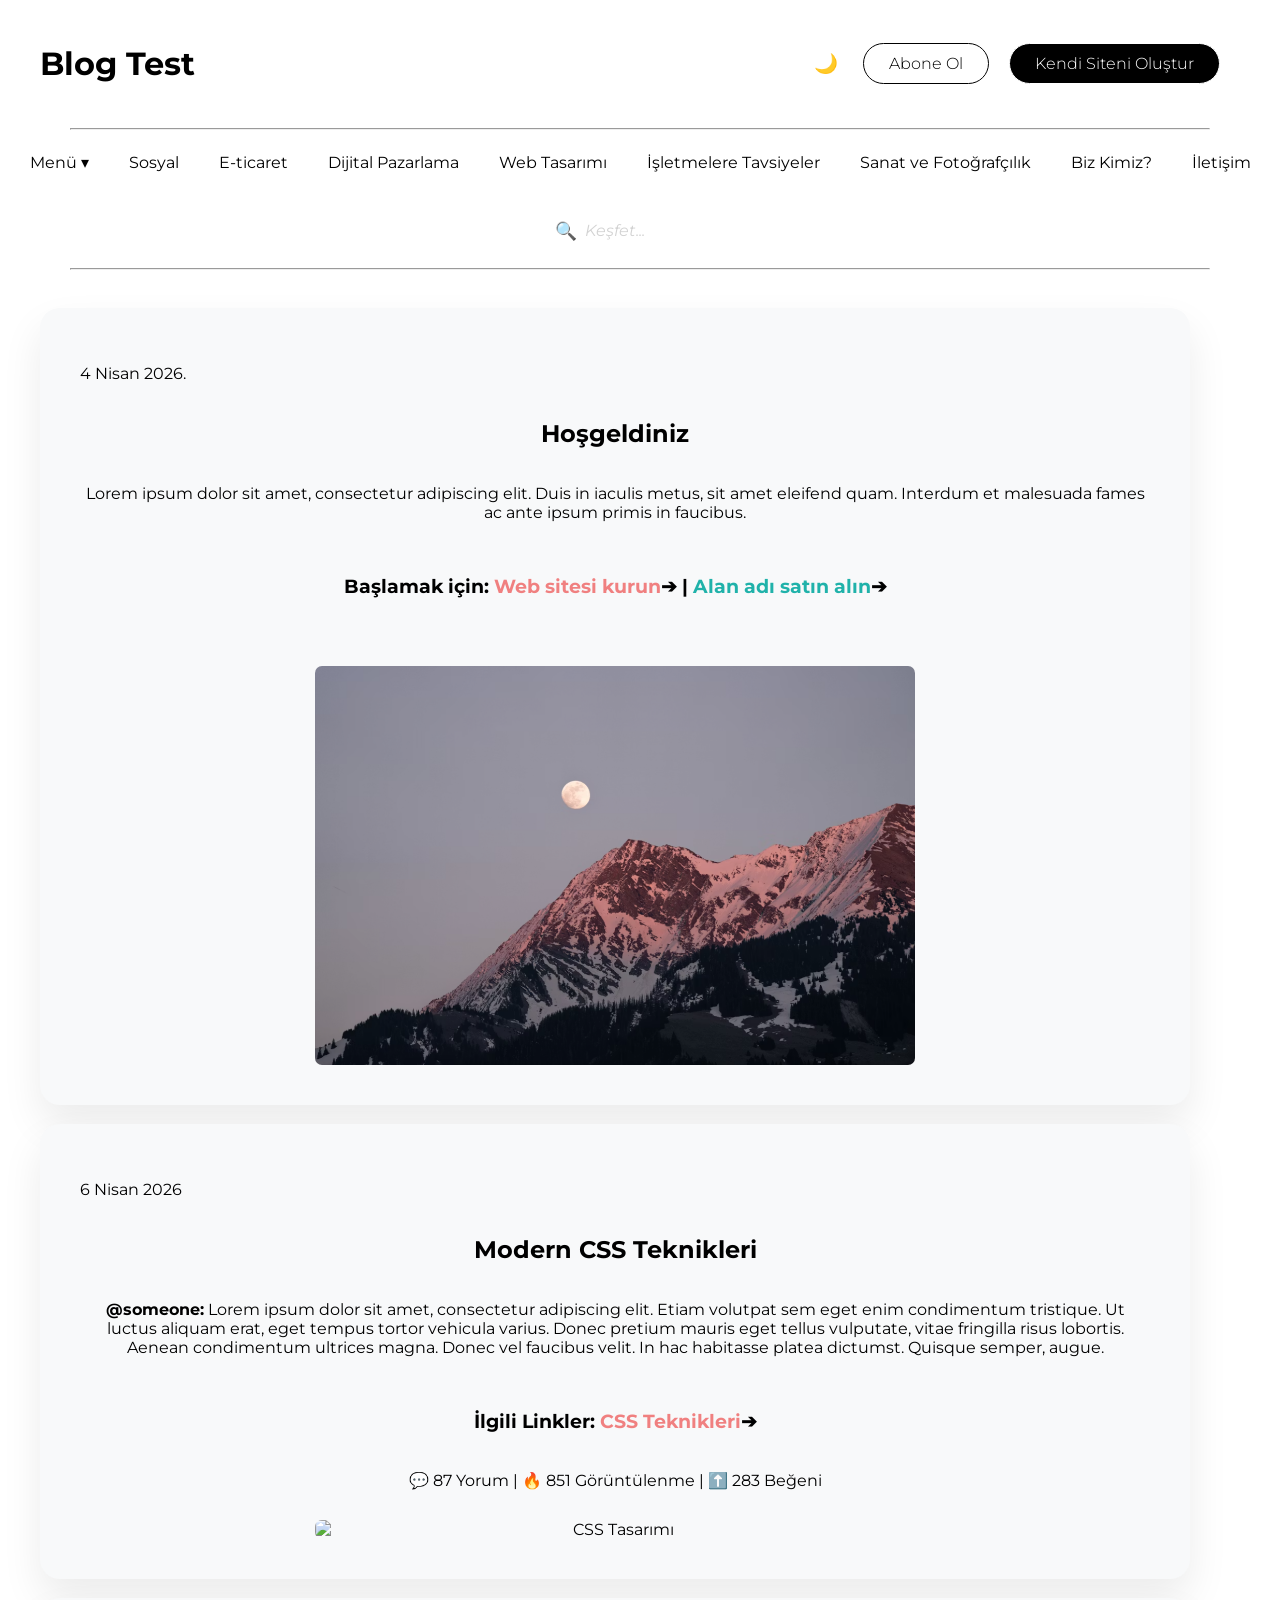
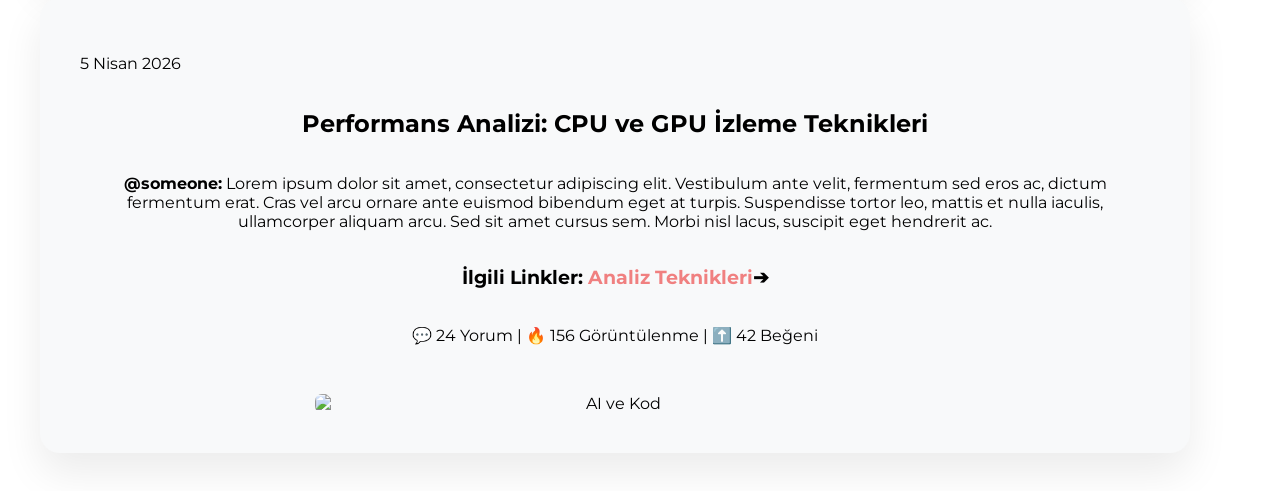
==== commit e160cc14: "Refactor index.html structure and elements" ====
--- a/index.html
+++ b/index.html
@@ -20,6 +20,17 @@
     <nav class="menu">
         <hr>
         <ul>
+            <li class="dropdown">
+            <a href="javascript:void(0)" class="dropbtn">Menü ▾</a>
+            <div class="dropdown-content">
+                <a href="eticaret.html">E-ticaret</a>
+                <a href="dijitalpazarlama.html">Dijital Pazarlama</a>
+                <a href="webtasarimi.html">Web Tasarımı</a>
+                <a href="tavsiyeler.html">İşletmelere Tavsiyeler</a>
+                <a href="sanatvefotograf.html">Sanat ve Fotoğrafçılık</a>
+                <a href="bizkimiz.html">Biz Kimiz?</a>
+            </div>
+        </li>
             <li><a href="index.html">Sosyal</a></li> 
             <li><a href="eticaret.html">E-ticaret</a></li> 
             <li><a href="dijitalpazarlama.html">Dijital Pazarlama</a></li> 
--- a/style.css
+++ b/style.css
@@ -553,6 +553,10 @@
     box-shadow: 0 20px 40px rgba(0, 0, 0, 0.08);
     transition: all 0.3s ease;
 }
+ .kutu:hover {
+        transform: translateY(-10px);
+        box-shadow: 0px 20px 40px rgba(0, 0, 0, 0.15);
+    }
 
 .sform input, .sform textarea {
     width: 100%;
@@ -611,6 +615,60 @@
     border: 1px solid #444;
     color: white;
 }
+
+/* DROP DOWN */
+.dropdown {
+    position: relative;
+    display: inline-block;
+}
+
+.dropdown-content {
+    display: none; 
+    position: absolute;
+    background-color: #ffffff;
+    min-width: 200px;
+    box-shadow: 0px 8px 16px rgba(0,0,0,0.1);
+    z-index: 100;
+    border-radius: 10px;
+    top: 100%;
+    left: 0;
+    padding: 10px 0;
+    text-align: left;
+}
+
+.dropdown-content a {
+    color: black !important;
+    padding: 12px 16px;
+    text-decoration: none;
+    display: block;
+    font-size: 14px;
+    transition: background 0.3s;
+}
+
+.dropdown-content a:hover {
+    background-color: #f1f1f1;
+    border-radius: 5px;
+}
+
+
+.dropdown:hover .dropdown-content {
+    display: block;
+}
+
+
+.dark-mode .dropdown-content {
+    background-color: #222;
+    box-shadow: 0px 8px 16px rgba(0,0,0,0.5);
+}
+
+.dark-mode .dropdown-content a {
+    color: #f1f1f1 !important;
+}
+
+.dark-mode .dropdown-content a:hover {
+    background-color: #333;
+}
+
 /*
 Siteye Eklenicekler
 
